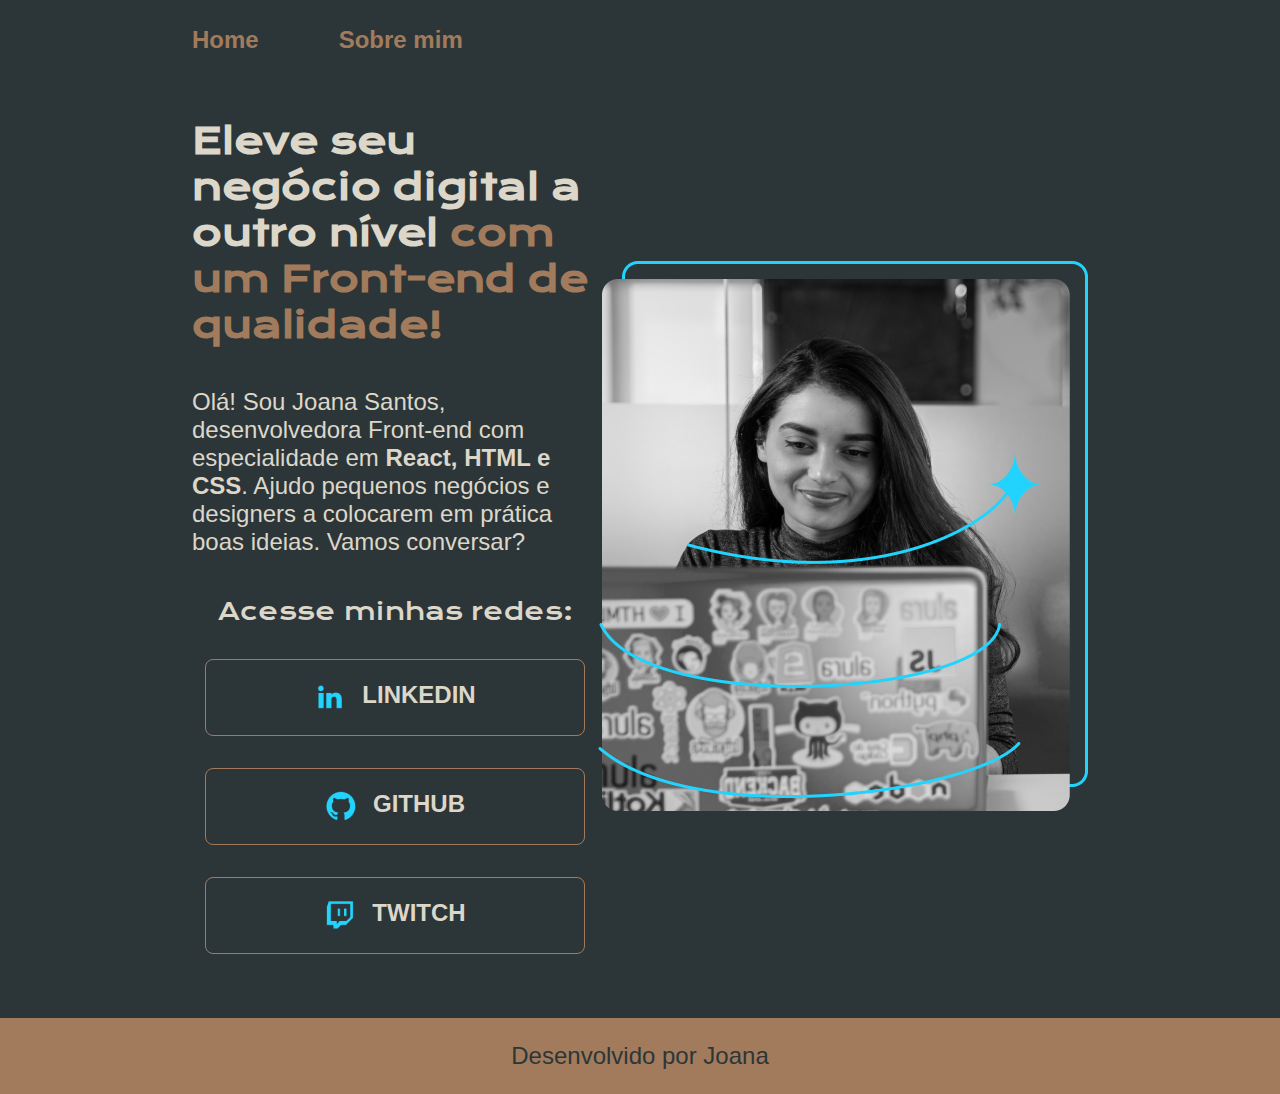
==== index.html @ aa48d1d1 "commit inicial" ====
<!DOCTYPE html>  <!-- Tipo de Documento. Ao digitar "!", e depois teclar Enter ou Tab, é formada a esturtura necessária para codar em HTML -->
<html lang="pt-br"> <!-- responsável por definir a linguaguem da página -->
<head> <!-- Área responsável por definir as caracteristicas do documento. Essas informações não serão visíveis para o usuário -->
    <meta charset="UTF-8"><!-- "Dicionário" Responsável pelo codificação de caracteres utilizados do Charset -->     
    <meta http-equiv="X-UA-Compatible" content="IE=edge"> <!-- Configuração específica para um navegador específico (No caso, Edge)-->
    <meta name="viewport" content="width=device-width, initial-scale=1.0"> <!-- Dispositivo que está acessando a página. Ele pega a largura do dispositivo relacionado para poder criar a escala da página atual (Viewport) -->   
    <link rel="stylesheet" href="./style/style.css"> <!-- responsável pela conexão entre html e css. Rel: Relação. href: referência -->
    <title>Portfólio</title> <!-- Título da página -->
</head>
<body> <!-- Corpo da página e seus detalhes que serão exibidos ao usuário -->
    <header class="cabecalho"> <!-- Cabeçalho -->
        <nav class="cabecalho__menu"> <!-- inserir links para navegar na página -->
            <a class="cabecalho__menu__link" href="index.html">Home</a>
            <a  class="cabecalho__menu__link" href="about.html">Sobre mim</a>
        </nav>
    </header> 
    <main class="apresentacao"> <!-- Conteúdo principal, elemento pai -->
        <section class="apresentacao__conteudo"> <!-- Pai -->
            <h1 class="apresentacao__conteudo__titulo">Eleve seu negócio digital a outro nível <strong class="tituloDestaque">com um Front-end de qualidade!</strong></h1> <!-- título -->
            <p class="apresentacao__conteudo__paragrafo">Olá! Sou Joana Santos, desenvolvedora Front-end com especialidade em <strong>React, HTML e CSS</strong>. Ajudo pequenos negócios e designers a colocarem em prática boas ideias. Vamos conversar?</p> <!-- Parágrafo, strong destaca o texto -->
            <div class="apresentacao__links">
                <h2 class="apresentacao__links__subtitulo">Acesse minhas redes:</h2>
                <a href="https://www.instagram.com/rafaballerini" class="apresentacao__links__link">
                    <img src="./assets/Logo linkedin.png" alt="">
                    LinkedIn
                </a> <!-- Tag âncora responsável por direcionar para um link através de um hyperlink. É um "botão" -->
                <a href="https://www.github.com/guilhermeonrails" class="apresentacao__links__link">
                    <img src="./assets/Logo Github.png" alt="">
                    Github
                </a>
                <a href="https://www.github.com/guilhermeonrails" class="apresentacao__links__link">
                    <img src="./assets/Logo Twitch.png" alt="">
                    Twitch
                </a>
            </div>
        </section>
        <img src="./assets/imagem.png" alt="Joana Santos Programando."> <!-- Importa imagem. O Alt é responsável por descrever um texto referente a foto -->
    </main> <!-- Conteúdo principal (Título, parágrafo, botões, etc...)-->    
    <footer class="rodape"> <!-- Rodapé da página -->
        <p>Desenvolvido por Joana</p>
    </footer> <!-- Rodapé da página -->
</body>
</html>
---- style/style.css ----
/* @import url('https://fonts.googleapis.com/css2?family=Krona+One&display=swap'); /* até o momento, trouxemos a fonte, mas não estamos a usando.*/

/* @import url('https://fonts.googleapis.com/css2?family=Montserrat:wght@300&display=swap'); */

@import url('https://fonts.googleapis.com/css2?family=Krona+One&family=Montserrat:wght@300;600&display=swap');

* { /* reset "Coringa". há outros resets mais avançados com reset.css */
    margin: 0;
    padding: 0;
}

/* escopo global */
:root {
    /* hífen duplo (--) no início, para que seja reconhecida como variável e não como propriedade CSS. */
    --cor-primaria: #2C3639;
    --cor-secundaria:#DCD7C9; 
    --cor-tercearia: #A27B5C;
    --cor-hover: #3F434F;

    /* uso das variaveis: exemplo | color: var(--cor-primaria); */

    --fonte-primaria: 'Krona One', sans-serif;
    --fonte-secundaria: 'Monserrat', sans-serif;
}

body { /* tag */
    /* height: 100vh; /* altura para todo o corpo da página | viewport height */
    /* escopo local | */
    box-sizing: border-box; /* a borderbox faz com que os elementos filhos se encolham para que caibam no pai */
    background-color: var(--cor-primaria);
    color: var(--cor-secundaria);
}

.tituloDestaque { /* class */
    color: var(--cor-tercearia);    
}

/* */

.cabecalho {
    padding: 2% 0% 0% 15%;
}

.cabecalho__menu {
    display: flex;        
    gap: 80px;
}

.cabecalho__menu__link {    
    font-size: 24px;
    font-weight: 600;
    color: var(--cor-tercearia);
    font-family: var(--fonte-secundaria);
    text-decoration: NONE;
}

.apresentacao {
    padding: 5% 15%;
    display: flex; /* flexbox cria layouts auxiliando na distribuição dos filhos do container sejam linhas ou colunas. Propriedade para o pai */
    /* o flex coloca os elementos no sentido de linha |  alinha os filhos dentro do pai -> flex-direction:  | como não declaramos, o padrão é row */
    align-items: center; /* auto-explicativo. alinhar os itens relacionados ao seu próprio alinhamento */
    justify-content: space-between; /* responsável por distribuir os filhos dentro do pai */
}

.apresentacao__conteudo {
    width: 615px;
    display: flex;
    flex-direction: column;
    gap: 40px;    
}

.apresentacao__conteudo__titulo {
    font-size: 36px;
    font-family: var(--fonte-primaria);
}

.apresentacao__conteudo__paragrafo {
    font-size: 24px;
    font-family: var(--fonte-secundaria);
}

.apresentacao__links {    
    display: flex; /* posiciona elementos na tela */
    justify-content: space-between;
    flex-direction: column; /* auto-explicativo. Se não tiver um flex-direction declarado, automaticamente considera-se row. */    
    align-items: center;
    gap: 32px;
}

.apresentacao__links__subtitulo {
    font-family: var(--fonte-primaria);
    font-weight: 400;
}

.apresentacao__links__link {    
    /* background-color: #22D4FD; */
    display: flex; /* o padrão do flexbox é jogar os itens no canto esquerdo */
    justify-content: center; /* ajuste de elementos */
    flex-direction: row; /* direcionamento e posicionamento dos itens */
    border: var(--cor-tercearia) 1.7px solid;
    width: 378px;
    text-align: center;
    border-radius: 8px;
    font-size: 24px;
    padding: 21.5px 0;
    text-decoration: none;
    color: var(--cor-secundaria);
    text-transform: uppercase;
    font-family: var(--fonte-secundaria);
    font-weight: 600;
    gap: 16px;     
}

.apresentacao__links__link:hover{
    background-color: var(--cor-hover);
}

.rodape {
    /* enquanto não tiver um demarcador, será do tamanho do conteúdo. */
    /* margin: da borda pra fora; padding: da borda da telea para dentro do conteúdo */
    color: var(--cor-primaria);
    padding: 24px;
    background-color: var(--cor-tercearia);
    text-align: center;
    display: flex;
    justify-content: center;
    font-family: var(--fonte-secundaria);
    font-size: 24px;
    font-weight: 400;
}
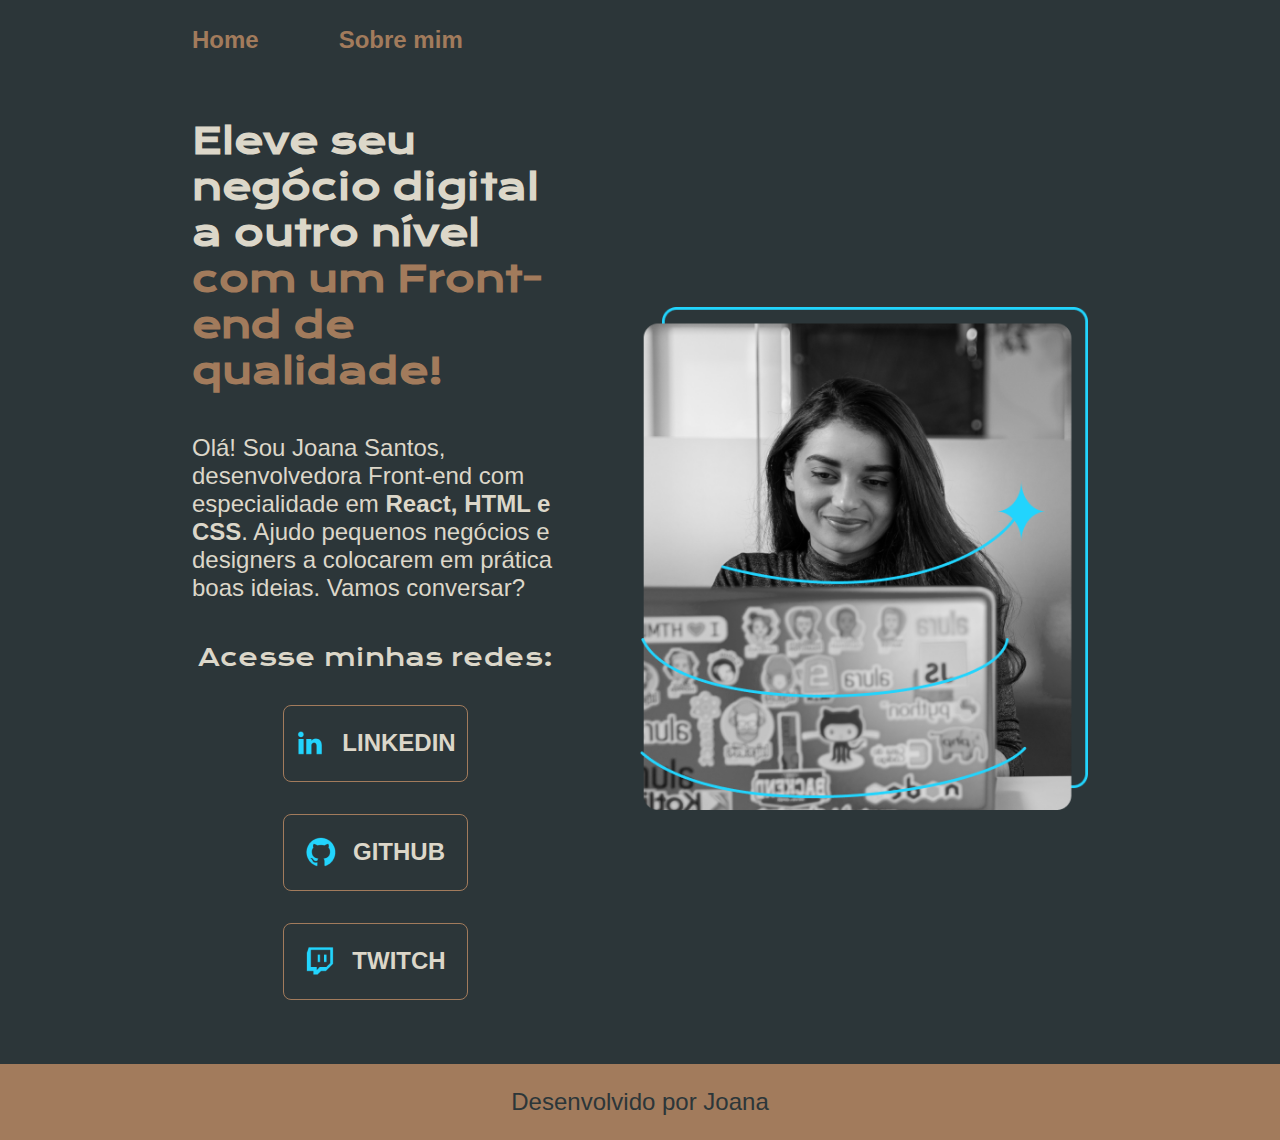
==== commit 5886dd9f: "Main" ====
--- a/index.html
+++ b/index.html
@@ -20,21 +20,21 @@
             <p class="apresentacao__conteudo__paragrafo">Olá! Sou Joana Santos, desenvolvedora Front-end com especialidade em <strong>React, HTML e CSS</strong>. Ajudo pequenos negócios e designers a colocarem em prática boas ideias. Vamos conversar?</p> <!-- Parágrafo, strong destaca o texto -->
             <div class="apresentacao__links">
                 <h2 class="apresentacao__links__subtitulo">Acesse minhas redes:</h2>
-                <a href="https://www.instagram.com/rafaballerini" class="apresentacao__links__link">
+                <a href="https://www.instagram.com/rafaballerini" class="apresentacao__links__navegacao">
                     <img src="./assets/Logo linkedin.png" alt="">
                     LinkedIn
                 </a> <!-- Tag âncora responsável por direcionar para um link através de um hyperlink. É um "botão" -->
-                <a href="https://www.github.com/guilhermeonrails" class="apresentacao__links__link">
+                <a href="https://www.github.com/guilhermeonrails" class="apresentacao__links__navegacao">
                     <img src="./assets/Logo Github.png" alt="">
                     Github
                 </a>
-                <a href="https://www.github.com/guilhermeonrails" class="apresentacao__links__link">
+                <a href="https://www.github.com/guilhermeonrails" class="apresentacao__links__navegacao">
                     <img src="./assets/Logo Twitch.png" alt="">
                     Twitch
                 </a>
             </div>
         </section>
-        <img src="./assets/imagem.png" alt="Joana Santos Programando."> <!-- Importa imagem. O Alt é responsável por descrever um texto referente a foto -->
+        <img class="apresentacao__imagem" src="./assets/imagem.png" alt="Joana Santos Programando."> <!-- Importa imagem. O Alt é responsável por descrever um texto referente a foto -->
     </main> <!-- Conteúdo principal (Título, parágrafo, botões, etc...)-->    
     <footer class="rodape"> <!-- Rodapé da página -->
         <p>Desenvolvido por Joana</p>
--- a/style/style.css
+++ b/style/style.css
@@ -60,29 +60,32 @@
     /* o flex coloca os elementos no sentido de linha |  alinha os filhos dentro do pai -> flex-direction:  | como não declaramos, o padrão é row */
     align-items: center; /* auto-explicativo. alinhar os itens relacionados ao seu próprio alinhamento */
     justify-content: space-between; /* responsável por distribuir os filhos dentro do pai */
+    gap: 82px;    
 }
 
 .apresentacao__conteudo {
-    width: 615px;
+    /* width: 615px; */
+    width: 50%;
     display: flex;
     flex-direction: column;
     gap: 40px;    
 }
 
 .apresentacao__conteudo__titulo {
-    font-size: 36px;
+    /* font-size: 36px; */
+    font-size: 2.25rem;
     font-family: var(--fonte-primaria);
 }
 
 .apresentacao__conteudo__paragrafo {
-    font-size: 24px;
+    font-size: 1.5rem;
     font-family: var(--fonte-secundaria);
 }
 
 .apresentacao__links {    
     display: flex; /* posiciona elementos na tela */
     justify-content: space-between;
-    flex-direction: column; /* auto-explicativo. Se não tiver um flex-direction declarado, automaticamente considera-se row. */    
+    flex-direction: column; /* auto-explicativo. Se não tiver um flex-direction declarado, automaticamente considera-se row. */
     align-items: center;
     gap: 32px;
 }
@@ -92,27 +95,33 @@
     font-weight: 400;
 }
 
-.apresentacao__links__link {    
+.apresentacao__links__navegacao {    
     /* background-color: #22D4FD; */
     display: flex; /* o padrão do flexbox é jogar os itens no canto esquerdo */
     justify-content: center; /* ajuste de elementos */
     flex-direction: row; /* direcionamento e posicionamento dos itens */
     border: var(--cor-tercearia) 1.7px solid;
-    width: 378px;
+    width: 50%;
     text-align: center;
     border-radius: 8px;
-    font-size: 24px;
+    font-size: 1.5rem;
     padding: 21.5px 0;
     text-decoration: none;
     color: var(--cor-secundaria);
     text-transform: uppercase;
     font-family: var(--fonte-secundaria);
     font-weight: 600;
-    gap: 16px;     
+    gap: 16px;
+    align-items: center;  
 }
 
-.apresentacao__links__link:hover{
+.apresentacao__links__navegacao:hover{
     background-color: var(--cor-hover);
+}
+
+
+.apresentacao__imagem {
+    width: 50%;
 }
 
 .rodape {
@@ -125,6 +134,23 @@
     display: flex;
     justify-content: center;
     font-family: var(--fonte-secundaria);
-    font-size: 24px;
+    font-size: 1.5rem;
     font-weight: 400;
+}
+
+@media (max-width: 1200px) {
+    .cabecalho {
+        padding: 10%;
+    }
+    .cabecalho__menu {
+        justify-content: center;
+    }
+    .apresentacao  {        
+        flex-direction: column-reverse;
+        padding: 5%;
+    }
+    .apresentacao__conteudo {
+        /* largura fixa. Precisa existir para distribuir todo o conteúdo de dentro de forma uniforme */
+        width: auto;
+    }
 }